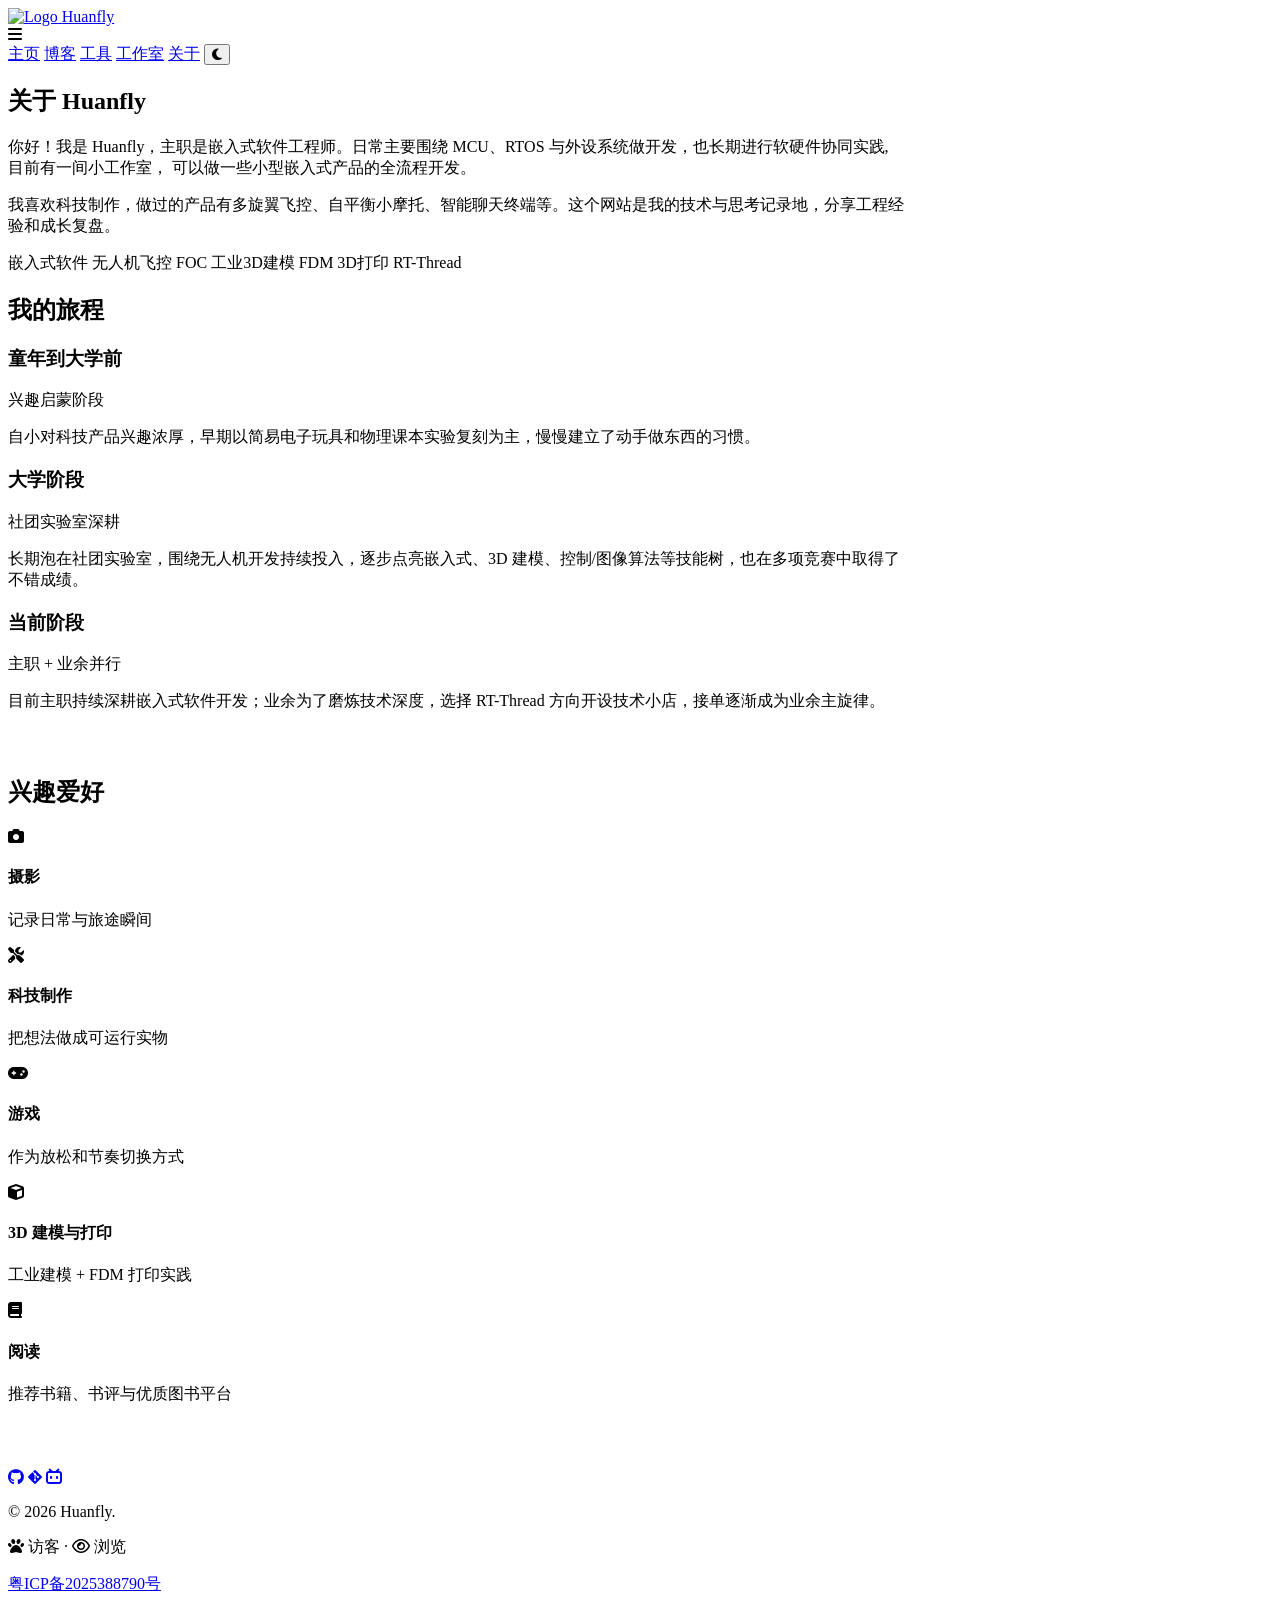
==== about.html @ 0e25298b "✨ feat(site): 全站导航加入工作室入口，同步站点地图与最新动态" ====
<!DOCTYPE html>
<html lang="zh-CN">
<head>
    <meta charset="UTF-8">
    <meta name="viewport" content="width=device-width, initial-scale=1.0">
    <script>
        (function () {
            try {
                const savedTheme = localStorage.getItem('theme');
                const prefersDark = window.matchMedia('(prefers-color-scheme: dark)').matches;
                const theme = savedTheme || (prefersDark ? 'dark' : 'light');
                document.documentElement.setAttribute('data-theme', theme);
            } catch (error) {
                document.documentElement.setAttribute('data-theme', 'light');
            }
            document.documentElement.classList.add('js');
        })();
    </script>
    <title>关于我 - Huanfly</title>
    <meta name="description" content="关于 Huanfly：嵌入式软件工程师，专注 MCU、RTOS 与软硬件协同开发，热衷科技制作与技术分享。">
    <meta name="author" content="Huanfly">
    <link rel="canonical" href="https://huanfly.com/about.html">
    <meta property="og:type" content="profile">
    <meta property="og:title" content="关于我 - Huanfly">
    <meta property="og:description" content="嵌入式软件工程师，专注 MCU、RTOS 与软硬件协同开发。">
    <meta property="og:url" content="https://huanfly.com/about.html">
    <meta property="og:site_name" content="Huanfly的空间">
    <meta property="og:locale" content="zh_CN">
    <meta property="og:image" content="https://huanfly.com/picture/icon-512.png">
    <meta name="twitter:card" content="summary">
    <meta name="theme-color" content="#5da844">
    <link rel="manifest" href="manifest.webmanifest">
    <link rel="icon" type="image/png" href="picture/icon.png">
    <link rel="apple-touch-icon" href="picture/icon-192.png">
    <link rel="preconnect" href="https://cdn.jsdelivr.net" crossorigin>
    <link rel="stylesheet" href="https://cdn.jsdelivr.net/npm/lxgw-wenkai-screen-webfont@1.7.0/lxgwwenkaigbscreen.css" media="print" onload="this.media='all'">
    <link rel="stylesheet" href="https://cdn.jsdelivr.net/npm/lxgw-wenkai-screen-webfont@1.7.0/lxgwwenkaiscreen.css" media="print" onload="this.media='all'">
    <noscript>
        <link rel="stylesheet" href="https://cdn.jsdelivr.net/npm/lxgw-wenkai-screen-webfont@1.7.0/lxgwwenkaigbscreen.css">
        <link rel="stylesheet" href="https://cdn.jsdelivr.net/npm/lxgw-wenkai-screen-webfont@1.7.0/lxgwwenkaiscreen.css">
    </noscript>
    <link rel="stylesheet" href="css/style.css">
    <link rel="stylesheet" href="https://cdnjs.cloudflare.com/ajax/libs/font-awesome/6.4.0/css/all.min.css">
</head>
<body>

    <header>
        <div class="container">
            <a href="index.html" class="logo">
                <img src="picture/icon.png" alt="Logo">
                <span>Huanfly</span>
            </a>
            <div class="menu-toggle"><i class="fas fa-bars"></i></div>
            <nav class="nav-links">
                <a href="index.html">主页</a>
                <a href="blog.html">博客</a>
                <a href="tool.html">工具</a>
                <a href="studio.html">工作室</a>
                <a href="about.html" class="active">关于</a>
                <button class="theme-toggle" aria-label="切换主题" title="切换主题">
                    <i class="fas fa-moon"></i>
                </button>
            </nav>
        </div>
    </header>

    <main class="container page" style="max-width: 900px;">

        <!-- 个人简介 -->
        <section class="about-intro rise-in">
            <h1>关于 <span class="marker">Huanfly</span></h1>
            <p>
                你好！我是 Huanfly，主职是嵌入式软件工程师。日常主要围绕 MCU、RTOS 与外设系统做开发，也长期进行软硬件协同实践, 目前有一间小工作室， 可以做一些小型嵌入式产品的全流程开发。
            </p>
            <p>
                我喜欢科技制作，做过的产品有多旋翼飞控、自平衡小摩托、智能聊天终端等。这个网站是我的技术与思考记录地，分享工程经验和成长复盘。
            </p>
            <div class="skill-chips">
                <span class="blog-tag">嵌入式软件</span>
                <span class="blog-tag">无人机飞控</span>
                <span class="blog-tag">FOC</span>
                <span class="blog-tag">工业3D建模</span>
                <span class="blog-tag">FDM 3D打印</span>
                <span class="blog-tag">RT-Thread</span>
            </div>
        </section>

        <!-- 经历时间线 -->
        <section data-reveal style="margin-bottom: 4rem; --rise-delay: .1s">
            <h2 class="section-title">我的旅程</h2>
            <div class="timeline">
                <div class="timeline-item tone-green">
                    <span class="timeline-dot"></span>
                    <h3>童年到大学前</h3>
                    <p class="timeline-period">兴趣启蒙阶段</p>
                    <p>自小对科技产品兴趣浓厚，早期以简易电子玩具和物理课本实验复刻为主，慢慢建立了动手做东西的习惯。</p>
                </div>

                <div class="timeline-item tone-teal">
                    <span class="timeline-dot"></span>
                    <h3>大学阶段</h3>
                    <p class="timeline-period">社团实验室深耕</p>
                    <p>长期泡在社团实验室，围绕无人机开发持续投入，逐步点亮嵌入式、3D 建模、控制/图像算法等技能树，也在多项竞赛中取得了不错成绩。</p>
                </div>

                <div class="timeline-item tone-amber">
                    <span class="timeline-dot"></span>
                    <h3>当前阶段</h3>
                    <p class="timeline-period">主职 + 业余并行</p>
                    <p>目前主职持续深耕嵌入式软件开发；业余为了磨炼技术深度，选择 RT-Thread 方向开设技术小店，接单逐渐成为业余主旋律。</p>
                </div>
            </div>
        </section>

        <!-- 兴趣 -->
        <section id="interest-section" data-reveal style="margin-bottom: 4rem; --rise-delay: .2s">
            <h2 class="section-title">兴趣爱好</h2>

            <!-- 兴趣卡片列表视图 -->
            <div id="interest-list-view" class="grid-3">
                <div class="card interest-card tone-green" onclick="showInterest('photography')">
                    <i class="fas fa-camera"></i>
                    <h4>摄影</h4>
                    <p>记录日常与旅途瞬间</p>
                </div>
                <div class="card interest-card tone-teal" onclick="showInterest('tech')">
                    <i class="fas fa-tools"></i>
                    <h4>科技制作</h4>
                    <p>把想法做成可运行实物</p>
                </div>
                <div class="card interest-card tone-violet" onclick="showToast('当前还没内容哦~')">
                    <i class="fas fa-gamepad"></i>
                    <h4>游戏</h4>
                    <p>作为放松和节奏切换方式</p>
                </div>
                <div class="card interest-card tone-amber" onclick="showToast('当前还没内容哦~')">
                    <i class="fas fa-cube"></i>
                    <h4>3D 建模与打印</h4>
                    <p>工业建模 + FDM 打印实践</p>
                </div>
                <div class="card interest-card tone-rose" onclick="showInterest('reading')">
                    <i class="fas fa-book"></i>
                    <h4>阅读</h4>
                    <p>推荐书籍、书评与优质图书平台</p>
                </div>
            </div>

            <!-- 摄影详情视图 -->
            <div id="interest-photography-view" style="display: none;">
                <button onclick="hideInterest()" class="btn btn-outline btn-back"><i class="fas fa-arrow-left"></i> 返回</button>
                <h3 class="section-title">摄影作品</h3>
                <div id="photo-gallery" class="interest-gallery"></div>
            </div>

            <!-- 科技制作详情视图 -->
            <div id="interest-tech-view" style="display: none;">
                <button onclick="hideInterest()" class="btn btn-outline btn-back"><i class="fas fa-arrow-left"></i> 返回</button>
                <h3 class="section-title">科技制作</h3>
                <div id="tech-gallery" class="interest-gallery"></div>
            </div>

            <!-- 阅读详情视图 -->
            <div id="interest-reading-view" style="display: none;">
                <button onclick="hideInterest()" class="btn btn-outline btn-back"><i class="fas fa-arrow-left"></i> 返回</button>
                <h3 class="section-title">推荐书籍</h3>
                <div id="books-list" class="interest-books"></div>
                <h3 class="section-title" style="margin-top: 3rem;">优质图书平台</h3>
                <div id="platforms-list" class="interest-platforms"></div>
            </div>
        </section>

        <!-- 轻提示 Toast -->
        <div id="toast" class="toast" aria-live="polite"></div>

        <!-- 图片放大 Lightbox -->
        <div id="lightbox" class="lightbox" style="display: none;" onclick="closeLightbox(event)">
            <span class="lightbox-close">&times;</span>
            <img id="lightbox-img" src="" alt="放大预览">
            <p id="lightbox-caption" class="lightbox-caption"></p>
        </div>

    </main>

    <footer>
        <div class="container">
            <div class="social-icons">
                <a href="https://github.com/Huanfiy" target="_blank" title="GitHub"><i class="fab fa-github"></i></a>
                <a href="https://gitee.com/Huanfly" target="_blank" title="Gitee"><i class="fab fa-git-alt"></i></a>
                <a href="https://space.bilibili.com/179895513" target="_blank" title="Bilibili"><i class="fab fa-bilibili"></i></a>
            </div>
            <p class="footer-note">&copy; 2026 Huanfly.</p>
            <p class="footer-note site-stats" id="site-stats">
                <span title="独立访客"><i class="fas fa-paw"></i> 访客 <span id="busuanzi_value_site_uv"></span></span>
                <span aria-hidden="true">·</span>
                <span title="总浏览量"><i class="far fa-eye"></i> 浏览 <span id="busuanzi_value_site_pv"></span></span>
            </p>
            <p class="footer-note"><a href="https://beian.miit.gov.cn/" target="_blank" rel="noopener">粤ICP备2025388790号</a></p>
        </div>
    </footer>

    <script src="js/script.js"></script>
    <script src="js/interests.js"></script>
</body>
</html>
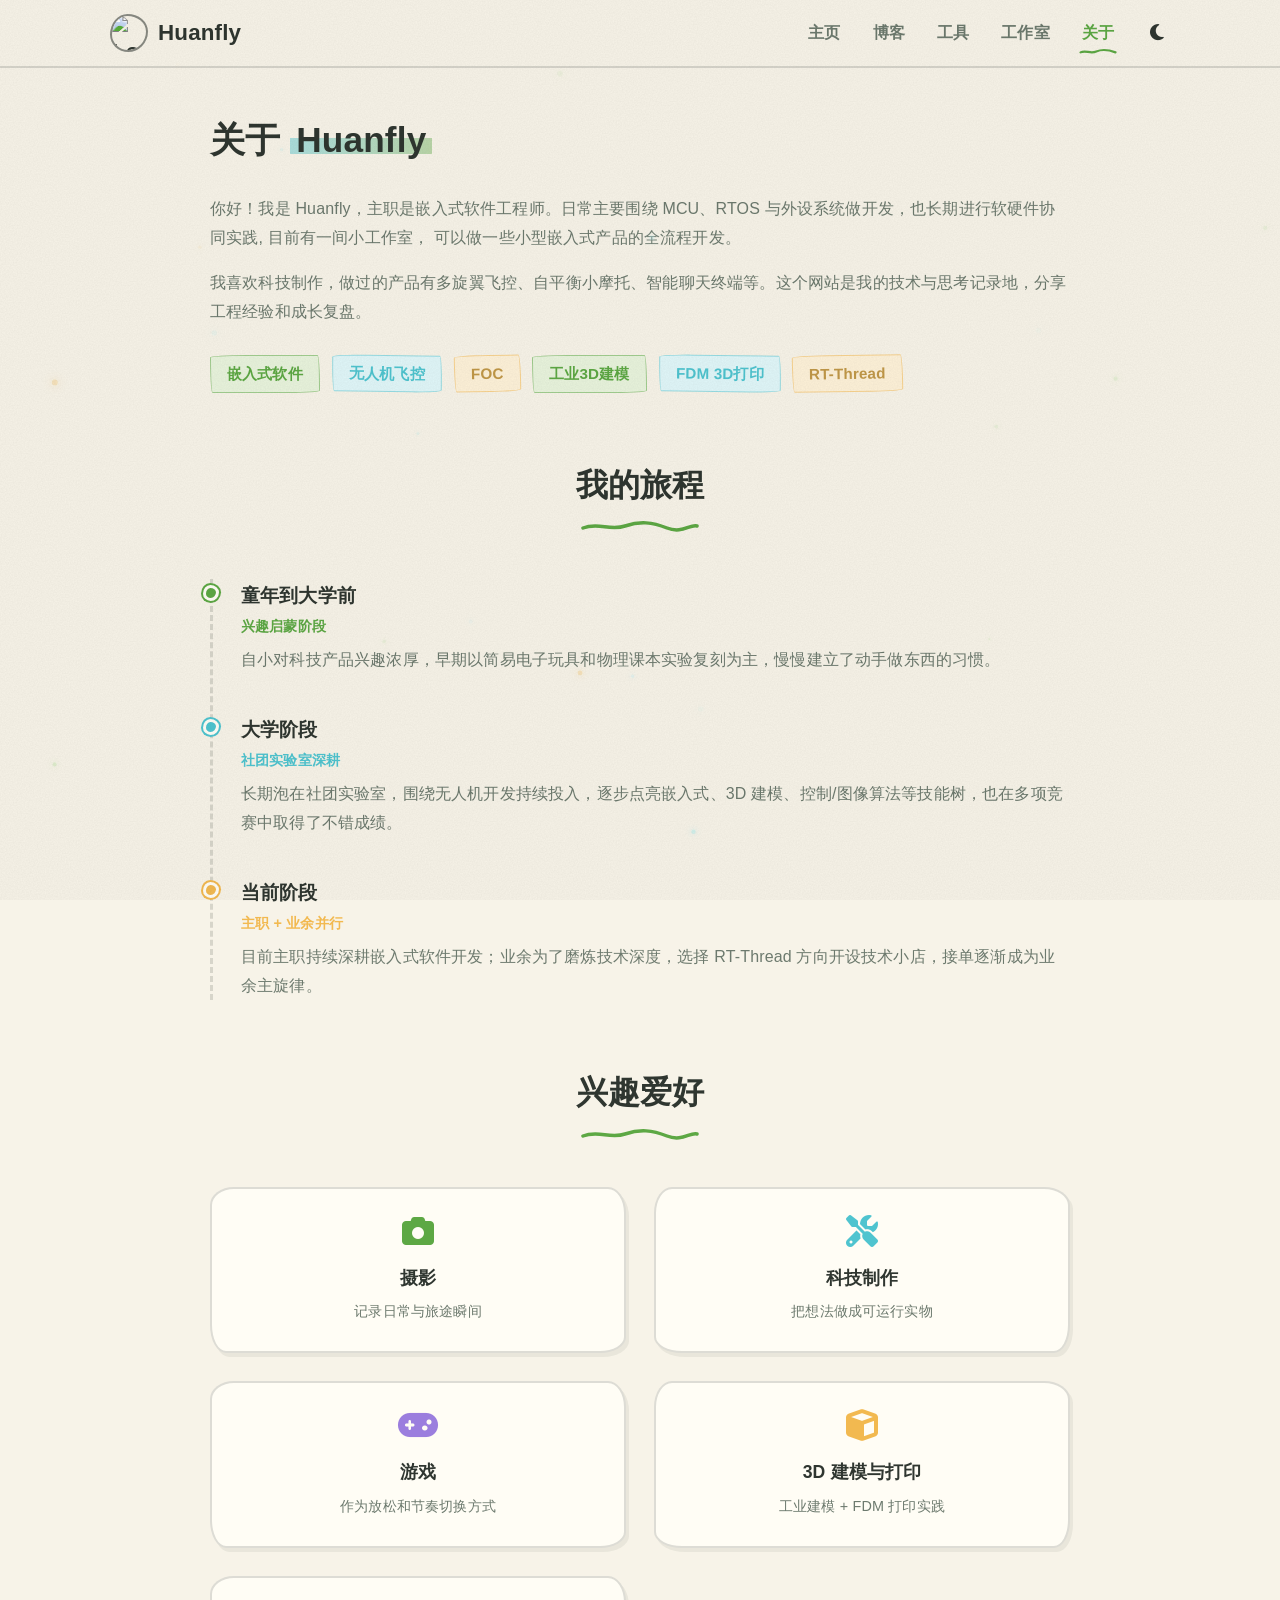
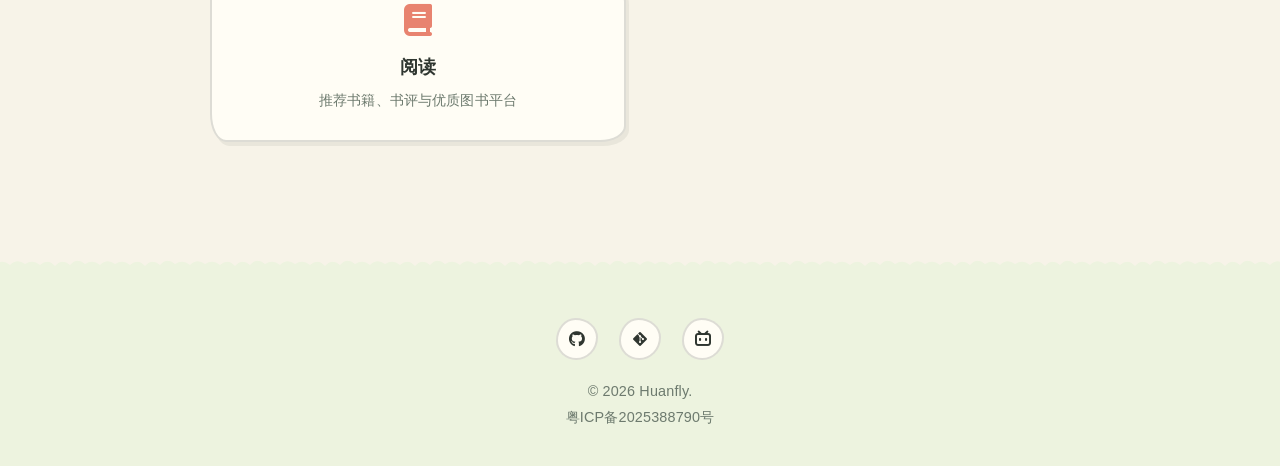
==== commit 26f1daa4: "✨ feat: 入口、工具与博客卡片改为真实链接，ICO 工具改 hash 视图，菜单、兴趣卡与灯箱支持键盘操作 Co-authored-by: Cursor <cursoragent@cursor." ====
--- a/about.html
+++ b/about.html
@@ -50,8 +50,8 @@
                 <img src="picture/icon.png" alt="Logo">
                 <span>Huanfly</span>
             </a>
-            <div class="menu-toggle"><i class="fas fa-bars"></i></div>
-            <nav class="nav-links">
+            <button type="button" class="menu-toggle" aria-label="打开菜单" aria-expanded="false" aria-controls="site-nav"><i class="fas fa-bars"></i></button>
+            <nav class="nav-links" id="site-nav">
                 <a href="index.html">主页</a>
                 <a href="blog.html">博客</a>
                 <a href="tool.html">工具</a>
@@ -117,29 +117,30 @@
             <h2 class="section-title">兴趣爱好</h2>
 
             <!-- 兴趣卡片列表视图 -->
+            <!-- 卡片是页内动作：role="button" + tabindex 让键盘可聚焦，Enter / 空格由 js/script.js 统一转为点击 -->
             <div id="interest-list-view" class="grid-3">
-                <div class="card interest-card tone-green" onclick="showInterest('photography')">
-                    <i class="fas fa-camera"></i>
+                <div class="card interest-card tone-green" role="button" tabindex="0" onclick="showInterest('photography')">
+                    <i class="fas fa-camera" aria-hidden="true"></i>
                     <h4>摄影</h4>
                     <p>记录日常与旅途瞬间</p>
                 </div>
-                <div class="card interest-card tone-teal" onclick="showInterest('tech')">
-                    <i class="fas fa-tools"></i>
+                <div class="card interest-card tone-teal" role="button" tabindex="0" onclick="showInterest('tech')">
+                    <i class="fas fa-tools" aria-hidden="true"></i>
                     <h4>科技制作</h4>
                     <p>把想法做成可运行实物</p>
                 </div>
-                <div class="card interest-card tone-violet" onclick="showToast('当前还没内容哦~')">
-                    <i class="fas fa-gamepad"></i>
+                <div class="card interest-card tone-violet" role="button" tabindex="0" onclick="showToast('当前还没内容哦~')">
+                    <i class="fas fa-gamepad" aria-hidden="true"></i>
                     <h4>游戏</h4>
                     <p>作为放松和节奏切换方式</p>
                 </div>
-                <div class="card interest-card tone-amber" onclick="showToast('当前还没内容哦~')">
-                    <i class="fas fa-cube"></i>
+                <div class="card interest-card tone-amber" role="button" tabindex="0" onclick="showToast('当前还没内容哦~')">
+                    <i class="fas fa-cube" aria-hidden="true"></i>
                     <h4>3D 建模与打印</h4>
                     <p>工业建模 + FDM 打印实践</p>
                 </div>
-                <div class="card interest-card tone-rose" onclick="showInterest('reading')">
-                    <i class="fas fa-book"></i>
+                <div class="card interest-card tone-rose" role="button" tabindex="0" onclick="showInterest('reading')">
+                    <i class="fas fa-book" aria-hidden="true"></i>
                     <h4>阅读</h4>
                     <p>推荐书籍、书评与优质图书平台</p>
                 </div>
@@ -147,21 +148,21 @@
 
             <!-- 摄影详情视图 -->
             <div id="interest-photography-view" style="display: none;">
-                <button onclick="hideInterest()" class="btn btn-outline btn-back"><i class="fas fa-arrow-left"></i> 返回</button>
+                <button type="button" onclick="hideInterest()" class="btn btn-outline btn-back"><i class="fas fa-arrow-left" aria-hidden="true"></i> 返回</button>
                 <h3 class="section-title">摄影作品</h3>
                 <div id="photo-gallery" class="interest-gallery"></div>
             </div>
 
             <!-- 科技制作详情视图 -->
             <div id="interest-tech-view" style="display: none;">
-                <button onclick="hideInterest()" class="btn btn-outline btn-back"><i class="fas fa-arrow-left"></i> 返回</button>
+                <button type="button" onclick="hideInterest()" class="btn btn-outline btn-back"><i class="fas fa-arrow-left" aria-hidden="true"></i> 返回</button>
                 <h3 class="section-title">科技制作</h3>
                 <div id="tech-gallery" class="interest-gallery"></div>
             </div>
 
             <!-- 阅读详情视图 -->
             <div id="interest-reading-view" style="display: none;">
-                <button onclick="hideInterest()" class="btn btn-outline btn-back"><i class="fas fa-arrow-left"></i> 返回</button>
+                <button type="button" onclick="hideInterest()" class="btn btn-outline btn-back"><i class="fas fa-arrow-left" aria-hidden="true"></i> 返回</button>
                 <h3 class="section-title">推荐书籍</h3>
                 <div id="books-list" class="interest-books"></div>
                 <h3 class="section-title" style="margin-top: 3rem;">优质图书平台</h3>
@@ -173,8 +174,8 @@
         <div id="toast" class="toast" aria-live="polite"></div>
 
         <!-- 图片放大 Lightbox -->
-        <div id="lightbox" class="lightbox" style="display: none;" onclick="closeLightbox(event)">
-            <span class="lightbox-close">&times;</span>
+        <div id="lightbox" class="lightbox" style="display: none;" role="dialog" aria-modal="true" aria-label="图片预览" onclick="closeLightbox(event)">
+            <button type="button" class="lightbox-close" aria-label="关闭预览">&times;</button>
             <img id="lightbox-img" src="" alt="放大预览">
             <p id="lightbox-caption" class="lightbox-caption"></p>
         </div>
@@ -184,9 +185,9 @@
     <footer>
         <div class="container">
             <div class="social-icons">
-                <a href="https://github.com/Huanfiy" target="_blank" title="GitHub"><i class="fab fa-github"></i></a>
-                <a href="https://gitee.com/Huanfly" target="_blank" title="Gitee"><i class="fab fa-git-alt"></i></a>
-                <a href="https://space.bilibili.com/179895513" target="_blank" title="Bilibili"><i class="fab fa-bilibili"></i></a>
+                <a href="https://github.com/Huanfiy" target="_blank" rel="noopener" title="GitHub" aria-label="GitHub"><i class="fab fa-github"></i></a>
+                <a href="https://gitee.com/Huanfly" target="_blank" rel="noopener" title="Gitee" aria-label="Gitee"><i class="fab fa-git-alt"></i></a>
+                <a href="https://space.bilibili.com/179895513" target="_blank" rel="noopener" title="Bilibili" aria-label="Bilibili"><i class="fab fa-bilibili"></i></a>
             </div>
             <p class="footer-note">&copy; 2026 Huanfly.</p>
             <p class="footer-note site-stats" id="site-stats">
--- a/css/style.css
+++ b/css/style.css
@@ -0,0 +1,2030 @@
+/* =============================================================
+   Huanfly · 手绘绘本 × 罗小黑森林 主题
+   Hand-drawn storybook theme (Luo Xiaohei inspired)
+   -------------------------------------------------------------
+   设计语言：
+   - 暖米色纸张底色 + 细微纸纹噪点
+   - 手绘不规则圆角（wobble radius）+ 墨线描边 + 错位实感阴影
+   - 森林绿 / 灵气青 双主色，深色模式 = 夜之森林
+   - LXGW 文楷屏幕版（手写感中文字体）
+   ============================================================= */
+
+:root {
+    /* --- 纸与墨 --- */
+    --bg-color: #f7f3e8;
+    --bg-soft: #eef3e2;
+    --card-bg: #fffdf5;
+    --ink: #2f3630;
+    --dark-text: #2f3630;
+    --light-text: #6d7a6e;
+
+    /* 线条：卡片描边 / 分隔线 */
+    --line: rgba(47, 54, 48, 0.55);
+    --line-soft: rgba(47, 54, 48, 0.16);
+
+    /* --- 主色：森林绿 / 灵气青 --- */
+    --primary-color: #5da844;
+    --primary-hover: #4c9636;
+    --primary-soft: #e8f3dc;
+    --accent-color: #4fc4cf;
+    --accent-soft: #e0f6f8;
+    --warm: #f2b950;
+    --warm-soft: #fdf1d8;
+    --rose: #e8836f;
+    --rose-soft: #fbe9e4;
+    --violet: #9b7ede;
+    --violet-soft: #f0eafb;
+
+    /* --- 场景：山丘 / 草地 / 猫 --- */
+    --hill-back: #cfe6b8;
+    --hill-mid: #a8d38a;
+    --hill-front: #7cba5e;
+    --tree: #58924a;
+    --cat-ink: #23281f;
+    --footer-bg: #edf3df;
+
+    /* --- 布局 --- */
+    --container-width: 1100px;
+    --header-height: 68px;
+    --hills-h: clamp(130px, 18vw, 210px);
+
+    /* --- 手绘圆角（不规则 wobble） --- */
+    --wobble-btn: 255px 18px 225px 18px / 18px 225px 18px 255px;
+    --wobble-card: 24px 18px 26px 16px / 18px 26px 16px 28px;
+    --wobble-card-alt: 18px 26px 16px 28px / 26px 18px 28px 16px;
+    --wobble-sm: 12px 16px 13px 17px / 16px 12px 17px 13px;
+
+    /* --- 阴影：纸片错位 + 柔和漂浮 --- */
+    --shadow-sm: 3px 4px 0 rgba(47, 54, 48, 0.07);
+    --shadow-md: 5px 7px 0 rgba(47, 54, 48, 0.08), 0 14px 30px rgba(93, 168, 68, 0.10);
+    --shadow-hover: 7px 9px 0 rgba(47, 54, 48, 0.10), 0 20px 40px rgba(93, 168, 68, 0.16);
+    --shadow-ink: 3px 3px 0 rgba(47, 54, 48, 0.28);
+    --shadow-ink-hover: 5px 6px 0 rgba(47, 54, 48, 0.30);
+
+    /* --- 字体 --- */
+    --font-hand: 'LXGW WenKai Screen', 'LXGW WenKai', 'PingFang SC', 'Microsoft YaHei', sans-serif;
+
+    /* --- 兼容别名：tools/ 下独立页面仍在使用 --- */
+    --border-color: var(--line-soft);
+    --radius-lg: 20px;
+    --radius-md: 12px;
+}
+
+/* --- 夜之森林（深色模式） --- */
+[data-theme="dark"] {
+    --bg-color: #141c16;
+    --bg-soft: #18231b;
+    --card-bg: #1d2a20;
+    --ink: #dfe9dc;
+    --dark-text: #e4ecdf;
+    --light-text: #9cab99;
+
+    --line: rgba(223, 233, 220, 0.45);
+    --line-soft: rgba(223, 233, 220, 0.14);
+
+    --primary-color: #7cc95f;
+    --primary-hover: #8fd873;
+    --primary-soft: rgba(124, 201, 95, 0.14);
+    --accent-color: #6fd8e2;
+    --accent-soft: rgba(111, 216, 226, 0.14);
+    --warm: #f2c46e;
+    --warm-soft: rgba(242, 196, 110, 0.14);
+    --rose: #ee9a88;
+    --rose-soft: rgba(238, 154, 136, 0.13);
+    --violet: #b39aec;
+    --violet-soft: rgba(179, 154, 236, 0.14);
+
+    --hill-back: #223528;
+    --hill-mid: #2a4430;
+    --hill-front: #34573b;
+    --tree: #26402c;
+    --cat-ink: #10140e;
+    --footer-bg: #101711;
+
+    --shadow-sm: 3px 4px 0 rgba(0, 0, 0, 0.25);
+    --shadow-md: 5px 7px 0 rgba(0, 0, 0, 0.28), 0 14px 30px rgba(0, 0, 0, 0.35);
+    --shadow-hover: 7px 9px 0 rgba(0, 0, 0, 0.3), 0 20px 44px rgba(111, 216, 226, 0.10);
+    --shadow-ink: 3px 3px 0 rgba(0, 0, 0, 0.45);
+    --shadow-ink-hover: 5px 6px 0 rgba(0, 0, 0, 0.5);
+}
+
+/* =========================================
+   全局重置 & 基础
+   ========================================= */
+* {
+    margin: 0;
+    padding: 0;
+    box-sizing: border-box;
+}
+
+html {
+    scroll-behavior: smooth;
+    /* 页内锚点跳转时避开吸顶导航 */
+    scroll-padding-top: calc(var(--header-height) + 16px);
+}
+
+html,
+body {
+    background-color: var(--bg-color);
+}
+
+body {
+    font-family: var(--font-hand);
+    color: var(--dark-text);
+    line-height: 1.8;
+    letter-spacing: 0.01em;
+    -webkit-font-smoothing: antialiased;
+    transition: background-color 0.4s ease, color 0.4s ease;
+}
+
+/* 纸纹噪点：覆盖全页的极淡颗粒 */
+body::after {
+    content: '';
+    position: fixed;
+    inset: 0;
+    pointer-events: none;
+    z-index: 9960;
+    background-image: url("data:image/svg+xml,%3Csvg xmlns='http://www.w3.org/2000/svg' width='180' height='180'%3E%3Cfilter id='n'%3E%3CfeTurbulence type='fractalNoise' baseFrequency='0.75' numOctaves='2' stitchTiles='stitch'/%3E%3CfeColorMatrix type='matrix' values='0 0 0 0 0 0 0 0 0 0 0 0 0 0 0 0.05 0 0 0 0'/%3E%3C/filter%3E%3Crect width='180' height='180' filter='url(%23n)'/%3E%3C/svg%3E");
+}
+
+a {
+    text-decoration: none;
+    color: inherit;
+    transition: color 0.3s ease;
+}
+
+ul {
+    list-style: none;
+}
+
+img {
+    max-width: 100%;
+    display: block;
+}
+
+button {
+    font-family: inherit;
+}
+
+::selection {
+    background: rgba(79, 196, 207, 0.35);
+}
+
+:focus-visible {
+    outline: 2px dashed var(--primary-color);
+    outline-offset: 3px;
+}
+
+/* 细滚动条 */
+::-webkit-scrollbar {
+    width: 10px;
+    height: 10px;
+}
+
+::-webkit-scrollbar-track {
+    background: transparent;
+}
+
+::-webkit-scrollbar-thumb {
+    background: rgba(93, 168, 68, 0.45);
+    border-radius: 8px;
+    border: 2px solid var(--bg-color);
+}
+
+/* =========================================
+   布局工具
+   ========================================= */
+.container {
+    max-width: var(--container-width);
+    margin: 0 auto;
+    padding: 0 20px;
+}
+
+.page {
+    padding-top: 2.5rem;
+    min-height: 60vh;
+}
+
+.grid-3 {
+    display: grid;
+    grid-template-columns: repeat(auto-fit, minmax(280px, 1fr));
+    gap: 28px;
+    padding-bottom: 4rem;
+}
+
+/* 标题：手写字 + 波浪线下划线 */
+.section-title {
+    text-align: center;
+    margin: 2.5rem 0 2.8rem;
+    font-size: 2rem;
+    font-weight: 700;
+    position: relative;
+    padding-bottom: 20px;
+}
+
+.section-title::after {
+    content: '';
+    position: absolute;
+    left: 50%;
+    bottom: 2px;
+    transform: translateX(-50%);
+    width: 120px;
+    height: 12px;
+    background: url("data:image/svg+xml,%3Csvg xmlns='http://www.w3.org/2000/svg' width='120' height='12' viewBox='0 0 120 12'%3E%3Cpath d='M3 8C18 2 30 11 45 6S72 2 87 8s23-4 30-2' fill='none' stroke='%235da844' stroke-width='3.5' stroke-linecap='round'/%3E%3C/svg%3E") no-repeat center / contain;
+}
+
+/* =========================================
+   按钮：手绘墨线贴纸
+   ========================================= */
+.btn {
+    display: inline-flex;
+    align-items: center;
+    gap: 8px;
+    padding: 9px 26px;
+    background-color: var(--primary-color);
+    color: #fffdf5;
+    border: 2px solid var(--ink);
+    border-radius: var(--wobble-btn);
+    font-family: inherit;
+    font-size: 1rem;
+    font-weight: 700;
+    letter-spacing: 0.04em;
+    cursor: pointer;
+    box-shadow: var(--shadow-ink);
+    transition: all 0.25s cubic-bezier(0.4, 0, 0.2, 1);
+}
+
+.btn:hover {
+    background-color: var(--primary-hover);
+    color: #fffdf5;
+    transform: translate(-1px, -2px) rotate(-0.5deg);
+    box-shadow: var(--shadow-ink-hover);
+}
+
+.btn:active {
+    transform: translate(1px, 1px);
+    box-shadow: 1px 1px 0 rgba(47, 54, 48, 0.3);
+}
+
+.btn-outline {
+    background-color: var(--card-bg);
+    color: var(--dark-text);
+    border-color: var(--line);
+}
+
+.btn-outline:hover {
+    background-color: var(--primary-soft);
+    color: var(--primary-hover);
+    border-color: var(--ink);
+}
+
+.btn-back {
+    margin-bottom: 2rem;
+}
+
+/* =========================================
+   Header & 导航
+   ========================================= */
+header {
+    height: var(--header-height);
+    background-color: rgba(247, 243, 232, 0.82);
+    backdrop-filter: blur(10px);
+    -webkit-backdrop-filter: blur(10px);
+    position: sticky;
+    top: 0;
+    z-index: 100;
+    border-bottom: 2px solid var(--line-soft);
+    transition: background-color 0.4s ease;
+}
+
+header .container {
+    height: 100%;
+    display: flex;
+    align-items: center;
+    justify-content: space-between;
+}
+
+.logo {
+    font-size: 1.4rem;
+    font-weight: 800;
+    color: var(--dark-text);
+    display: flex;
+    align-items: center;
+    gap: 10px;
+}
+
+.logo img {
+    width: 38px;
+    height: 38px;
+    border-radius: 46% 54% 52% 48% / 54% 46% 54% 46%;
+    border: 2px solid var(--line);
+    object-fit: cover;
+    transition: transform 0.4s ease;
+}
+
+.logo:hover img {
+    transform: rotate(-8deg) scale(1.06);
+}
+
+.nav-links {
+    display: flex;
+    align-items: center;
+    gap: 28px;
+}
+
+.nav-links a {
+    font-weight: 700;
+    color: var(--light-text);
+    position: relative;
+    padding: 4px 2px;
+}
+
+/* 手绘波浪下划线 */
+.nav-links a::after {
+    content: '';
+    position: absolute;
+    bottom: -4px;
+    left: 50%;
+    transform: translateX(-50%) scaleX(0);
+    width: 100%;
+    min-width: 40px;
+    height: 8px;
+    background: url("data:image/svg+xml,%3Csvg xmlns='http://www.w3.org/2000/svg' width='44' height='8' viewBox='0 0 44 8'%3E%3Cpath d='M2 5C8 2 13 7 20 4s14-2 22 1' fill='none' stroke='%235da844' stroke-width='2.5' stroke-linecap='round'/%3E%3C/svg%3E") no-repeat center / contain;
+    transition: transform 0.3s ease;
+}
+
+.nav-links a:hover::after,
+.nav-links a.active::after {
+    transform: translateX(-50%) scaleX(1);
+}
+
+.nav-links a:hover,
+.nav-links a.active {
+    color: var(--primary-color);
+}
+
+.theme-toggle {
+    background: none;
+    border: none;
+    color: var(--dark-text);
+    font-size: 1.15rem;
+    cursor: pointer;
+    padding: 6px;
+    display: flex;
+    align-items: center;
+    justify-content: center;
+    transition: color 0.3s ease, transform 0.3s ease;
+}
+
+.theme-toggle:hover {
+    color: var(--warm);
+    transform: rotate(24deg) scale(1.15);
+}
+
+.menu-toggle {
+    display: none;
+    padding: 4px 8px;
+    background: none;
+    border: none;
+    font-size: 1.5rem;
+    line-height: 1;
+    cursor: pointer;
+    color: var(--dark-text);
+}
+
+/* =========================================
+   Hero：手绘森林场景
+   ========================================= */
+.hero {
+    min-height: calc(92vh - var(--header-height));
+    display: flex;
+    align-items: center;
+    justify-content: center;
+    text-align: center;
+    position: relative;
+    overflow: hidden;
+    padding-bottom: var(--hills-h);
+}
+
+/* 漂浮色斑背景 */
+.hero-bg {
+    position: absolute;
+    inset: 0;
+    z-index: 0;
+    pointer-events: none;
+}
+
+.blob {
+    position: absolute;
+    border-radius: 46% 54% 60% 40% / 50% 44% 56% 50%;
+    filter: blur(46px);
+    opacity: 0.35;
+    animation: blob-float 14s ease-in-out infinite alternate;
+}
+
+.blob-1 {
+    width: 340px;
+    height: 340px;
+    top: -6%;
+    right: -4%;
+    background: var(--accent-soft);
+    background: color-mix(in srgb, var(--accent-color) 26%, transparent);
+}
+
+.blob-2 {
+    width: 300px;
+    height: 300px;
+    bottom: 18%;
+    left: -6%;
+    background: color-mix(in srgb, var(--primary-color) 24%, transparent);
+    animation-delay: -5s;
+}
+
+.blob-3 {
+    width: 200px;
+    height: 200px;
+    top: 22%;
+    left: 22%;
+    background: color-mix(in srgb, var(--warm) 20%, transparent);
+    animation-delay: -9s;
+}
+
+@keyframes blob-float {
+    from { transform: translate(0, 0) scale(1); }
+    to { transform: translate(24px, -28px) scale(1.12); }
+}
+
+.hero-content {
+    position: relative;
+    z-index: 2;
+    padding-top: 3rem;
+}
+
+/* 头像：手绘相框 + 胶带 */
+.hero-avatar {
+    position: relative;
+    width: 128px;
+    margin: 0 auto 2rem;
+    transform: rotate(-2deg);
+    animation: gentle-bob 5s ease-in-out infinite;
+}
+
+.hero-avatar img {
+    width: 128px;
+    height: 128px;
+    object-fit: cover;
+    border-radius: 46% 54% 52% 48% / 54% 46% 54% 46%;
+    border: 3px solid var(--ink);
+    background: var(--card-bg);
+    box-shadow: var(--shadow-md);
+}
+
+.hero-avatar::before,
+.hero-avatar::after {
+    content: '';
+    position: absolute;
+    width: 56px;
+    height: 16px;
+    background: color-mix(in srgb, var(--accent-color) 42%, transparent);
+    border-radius: 2px;
+    z-index: 2;
+}
+
+.hero-avatar::before {
+    top: -6px;
+    left: -18px;
+    transform: rotate(-38deg);
+}
+
+.hero-avatar::after {
+    bottom: -2px;
+    right: -20px;
+    transform: rotate(-32deg);
+    background: color-mix(in srgb, var(--warm) 42%, transparent);
+}
+
+@keyframes gentle-bob {
+    0%, 100% { transform: rotate(-2deg) translateY(0); }
+    50% { transform: rotate(-2deg) translateY(-8px); }
+}
+
+.hero-kicker {
+    font-size: 0.95rem;
+    letter-spacing: 0.28em;
+    text-transform: uppercase;
+    color: var(--light-text);
+    margin-bottom: 0.8rem;
+}
+
+.hero-title {
+    font-size: clamp(2.2rem, 5.5vw, 3.4rem);
+    font-weight: 800;
+    margin-bottom: 1.2rem;
+    color: var(--dark-text);
+    line-height: 1.3;
+}
+
+/* 马克笔高亮 */
+.marker {
+    position: relative;
+    white-space: nowrap;
+    background-image: linear-gradient(100deg,
+            color-mix(in srgb, var(--accent-color) 45%, transparent) 0%,
+            color-mix(in srgb, var(--primary-color) 40%, transparent) 100%);
+    background-repeat: no-repeat;
+    background-size: 100% 42%;
+    background-position: 0 78%;
+    border-radius: 6px;
+    padding: 0 6px;
+}
+
+.hero-sub {
+    font-size: 1.15rem;
+    color: var(--light-text);
+    max-width: 620px;
+    margin: 0 auto 2.4rem;
+}
+
+/* 时间感知问候语：手写便签风 */
+.hero-greeting {
+    font-size: 0.98rem;
+    color: var(--light-text);
+    font-style: italic;
+    margin: -1.4rem auto 2.2rem;
+    min-height: 1.8em;
+    opacity: 0;
+    animation: greeting-in 0.9s ease 0.4s forwards;
+}
+
+@keyframes greeting-in {
+    from { opacity: 0; transform: translateY(6px); }
+    to { opacity: 1; transform: translateY(0); }
+}
+
+.hero-actions {
+    display: flex;
+    gap: 1.2rem;
+    justify-content: center;
+    flex-wrap: wrap;
+}
+
+/* --- 山丘场景 --- */
+.hero-scene {
+    position: absolute;
+    left: 0;
+    right: 0;
+    bottom: 0;
+    height: var(--hills-h);
+    z-index: 1;
+    pointer-events: none;
+}
+
+.hero-hills {
+    position: absolute;
+    inset: 0;
+    width: 100%;
+    height: 100%;
+}
+
+/* --- 小黑猫 --- */
+.hero-cat {
+    position: absolute;
+    right: 13%;
+    bottom: calc(var(--hills-h) * 0.26);
+    width: clamp(72px, 8.5vw, 110px);
+    height: auto;
+    z-index: 2;
+}
+
+[data-theme="dark"] .hero-cat {
+    filter: drop-shadow(0 0 6px rgba(111, 216, 226, 0.35));
+}
+
+.cat-tail {
+    transform-box: fill-box;
+    transform-origin: left bottom;
+    animation: tail-swish 3.6s ease-in-out infinite;
+}
+
+@keyframes tail-swish {
+    0%, 100% { transform: rotate(0deg); }
+    50% { transform: rotate(14deg); }
+}
+
+.cat-eyes {
+    transform-box: fill-box;
+    transform-origin: center;
+    animation: cat-blink 5s ease-in-out infinite;
+}
+
+@keyframes cat-blink {
+    0%, 90%, 100% { transform: scaleY(1); }
+    93%, 96% { transform: scaleY(0.08); }
+}
+
+.cat-ear-l,
+.cat-ear-r {
+    transform-box: fill-box;
+    transform-origin: bottom center;
+}
+
+.cat-ear-r {
+    animation: ear-twitch 7s ease-in-out infinite;
+}
+
+@keyframes ear-twitch {
+    0%, 88%, 100% { transform: rotate(0deg); }
+    91%, 95% { transform: rotate(-12deg); }
+}
+
+/* =========================================
+   卡片
+   ========================================= */
+.card {
+    background: var(--card-bg);
+    border: 2px solid var(--line-soft);
+    border-radius: var(--wobble-card);
+    padding: 26px;
+    box-shadow: var(--shadow-sm);
+    height: 100%;
+    display: flex;
+    flex-direction: column;
+    transition: transform 0.3s ease, box-shadow 0.3s ease, border-color 0.3s ease;
+}
+
+.grid-3 > .card:nth-child(even) {
+    border-radius: var(--wobble-card-alt);
+}
+
+.card:hover {
+    transform: translateY(-6px) rotate(-0.5deg);
+    box-shadow: var(--shadow-hover);
+    border-color: var(--line);
+}
+
+.grid-3 > .card:nth-child(even):hover {
+    transform: translateY(-6px) rotate(0.5deg);
+}
+
+/* 色调修饰类：--tone / --tone-soft */
+.tone-green { --tone: var(--primary-color); --tone-soft: var(--primary-soft); }
+.tone-teal { --tone: var(--accent-color); --tone-soft: var(--accent-soft); }
+.tone-amber { --tone: var(--warm); --tone-soft: var(--warm-soft); }
+.tone-rose { --tone: var(--rose); --tone-soft: var(--rose-soft); }
+.tone-violet { --tone: var(--violet); --tone-soft: var(--violet-soft); }
+
+/* 入口卡片 / 工具卡片 */
+.entry-card {
+    cursor: pointer;
+    align-items: flex-start;
+    text-align: left;
+}
+
+.entry-card h3 {
+    font-size: 1.4rem;
+    margin-bottom: 0.5rem;
+}
+
+.entry-card p {
+    color: var(--light-text);
+    font-size: 0.98rem;
+}
+
+.card-icon,
+.tool-icon {
+    width: 72px;
+    height: 72px;
+    display: flex;
+    align-items: center;
+    justify-content: center;
+    font-size: 2rem;
+    color: var(--tone, var(--primary-color));
+    background: var(--tone-soft, var(--primary-soft));
+    border: 2px solid var(--line);
+    border-radius: 46% 54% 52% 48% / 54% 46% 54% 46%;
+    margin-bottom: 18px;
+    transition: transform 0.35s ease, background 0.35s ease, color 0.35s ease;
+}
+
+.card:hover .card-icon,
+.card:hover .tool-icon {
+    background: var(--tone, var(--primary-color));
+    color: #fffdf5;
+    transform: rotate(-8deg) scale(1.06);
+}
+
+.card-link {
+    margin-top: auto;
+    padding-top: 1.2rem;
+    color: var(--tone, var(--primary-color));
+    font-weight: 700;
+    display: inline-flex;
+    align-items: center;
+    gap: 8px;
+}
+
+.card-link i {
+    font-size: 0.82rem;
+    transition: transform 0.3s ease;
+}
+
+.card:hover .card-link i {
+    transform: translateX(6px);
+}
+
+.tool-card {
+    text-align: center;
+    align-items: center;
+}
+
+.tool-card .card-icon {
+    margin-left: auto;
+    margin-right: auto;
+}
+
+.tool-card h3 {
+    font-size: 1.3rem;
+    margin-bottom: 0.4rem;
+}
+
+.tool-card p {
+    color: var(--light-text);
+    font-size: 0.92rem;
+    margin-bottom: 1.2rem;
+}
+
+.tool-card .btn {
+    margin-top: auto;
+}
+
+/* 整卡即链接：悬停 / 聚焦卡片时同步点亮其中的 CTA 按钮 */
+.tool-card:hover .btn-outline,
+.tool-card:focus-visible .btn-outline {
+    background-color: var(--primary-soft);
+    color: var(--primary-hover);
+    border-color: var(--ink);
+}
+
+.section-lead {
+    text-align: center;
+    color: var(--light-text);
+    max-width: 560px;
+    margin: -1.2rem auto 2.8rem;
+}
+
+/* =========================================
+   博客：工具条 + 列表卡片
+   ========================================= */
+.blog-toolbar {
+    display: flex;
+    flex-direction: column;
+    align-items: center;
+    gap: 1.2rem;
+    margin-bottom: 2.6rem;
+}
+
+.blog-search {
+    position: relative;
+    width: min(520px, 100%);
+}
+
+.blog-search i {
+    position: absolute;
+    left: 18px;
+    top: 50%;
+    transform: translateY(-50%);
+    color: var(--light-text);
+}
+
+.blog-search input {
+    width: 100%;
+    padding: 12px 22px 12px 46px;
+    border: 2px solid var(--line);
+    border-radius: var(--wobble-btn);
+    -webkit-appearance: none;
+    appearance: none;
+    font-family: inherit;
+    font-size: 1rem;
+    background: var(--card-bg);
+    color: var(--dark-text);
+    outline: none;
+    box-shadow: var(--shadow-sm);
+    transition: border-color 0.3s ease, box-shadow 0.3s ease;
+}
+
+.blog-search input::placeholder {
+    color: var(--light-text);
+    opacity: 0.7;
+}
+
+.blog-search input:focus {
+    border-color: var(--primary-color);
+    box-shadow: 3px 4px 0 rgba(93, 168, 68, 0.2);
+}
+
+.filter-chips {
+    display: flex;
+    flex-wrap: wrap;
+    justify-content: center;
+    gap: 10px;
+}
+
+.filter-chip {
+    padding: 4px 18px;
+    font-family: inherit;
+    font-size: 0.92rem;
+    font-weight: 700;
+    color: var(--light-text);
+    background: var(--card-bg);
+    border: 2px solid var(--line-soft);
+    border-radius: var(--wobble-btn);
+    cursor: pointer;
+    transition: all 0.25s ease;
+}
+
+.filter-chip:hover {
+    color: var(--primary-color);
+    border-color: var(--primary-color);
+    transform: translateY(-2px) rotate(-1deg);
+}
+
+.filter-chip.active {
+    color: #fffdf5;
+    background: var(--primary-color);
+    border-color: var(--ink);
+    box-shadow: 2px 3px 0 rgba(47, 54, 48, 0.25);
+}
+
+/* 列表布局：竖排卡片 */
+.blog-list {
+    display: flex;
+    flex-direction: column;
+    gap: 20px;
+    padding-bottom: 4rem;
+}
+
+.blog-card {
+    flex-direction: row;
+    align-items: stretch;
+    gap: 20px;
+    padding: 16px;
+    cursor: pointer;
+    content-visibility: auto;
+    contain-intrinsic-size: 0 172px;
+}
+
+.blog-card:nth-child(even) {
+    border-radius: var(--wobble-card-alt);
+}
+
+.blog-card:hover {
+    transform: translateY(-4px) rotate(-0.3deg);
+}
+
+/* 缩略图：安静的插画画框；color-scheme 同步外部 SVG 的明暗配色。 */
+.blog-thumb {
+    width: 190px;
+    min-width: 190px;
+    height: 126px;
+    flex-shrink: 0;
+    align-self: center;
+    color-scheme: light;
+}
+
+[data-theme="dark"] .blog-thumb {
+    color-scheme: dark;
+}
+
+.blog-thumb img {
+    width: 100%;
+    height: 100%;
+    object-fit: cover;
+    border-radius: 14px;
+    border: 1px solid var(--line-soft);
+    background: var(--bg-soft);
+}
+
+.blog-thumb img.illustrated {
+    /* 插画保留完整构图，宽屏与窄屏都不裁掉主体。 */
+    object-fit: contain;
+}
+
+.blog-thumb img.contain {
+    object-fit: contain;
+    padding: 10px;
+}
+
+.blog-card-body {
+    flex: 1;
+    min-width: 0;
+    display: flex;
+    flex-direction: column;
+}
+
+.blog-meta {
+    font-size: 0.85rem;
+    color: var(--light-text);
+    margin-bottom: 8px;
+    display: flex;
+    align-items: center;
+    gap: 12px;
+    flex-wrap: wrap;
+}
+
+.blog-tag {
+    background: var(--primary-soft);
+    color: var(--primary-color);
+    border: 1.5px solid color-mix(in srgb, var(--primary-color) 50%, transparent);
+    padding: 1px 10px;
+    border-radius: var(--wobble-btn);
+    font-weight: 700;
+}
+
+.blog-title {
+    font-size: 1.22rem;
+    margin-bottom: 8px;
+    line-height: 1.45;
+}
+
+.blog-summary {
+    color: var(--light-text);
+    font-size: 0.95rem;
+    margin-bottom: 0.8rem;
+}
+
+.blog-readmore {
+    margin-top: auto;
+    color: var(--primary-color);
+    font-weight: 700;
+}
+
+.blog-readmore::after {
+    content: ' →';
+    transition: margin-left 0.25s ease;
+}
+
+.blog-card:hover .blog-readmore::after {
+    margin-left: 6px;
+}
+
+/* 加载 / 错误占位 */
+.loading-block,
+.error-block {
+    text-align: center;
+    padding: 3rem 1rem;
+    color: var(--light-text);
+}
+
+.loading-block i {
+    color: var(--primary-color);
+    margin-bottom: 1rem;
+}
+
+.error-block i {
+    color: var(--rose);
+    margin-bottom: 1rem;
+}
+
+/* =========================================
+   Markdown 阅读页：纸上文章
+   ========================================= */
+.markdown-body {
+    background: var(--card-bg);
+    padding: clamp(24px, 5vw, 48px);
+    border: 2px solid var(--line-soft);
+    border-radius: var(--wobble-card);
+    box-shadow: var(--shadow-md);
+    margin-bottom: 4rem;
+    overflow-wrap: break-word;
+}
+
+.markdown-body h1,
+.markdown-body h2 {
+    margin: 1.6em 0 0.8em;
+    padding-bottom: 10px;
+    border-bottom: 2px dashed var(--line-soft);
+    line-height: 1.4;
+}
+
+.markdown-body h1:first-child {
+    margin-top: 0;
+}
+
+.markdown-body h3,
+.markdown-body h4 {
+    margin: 1.4em 0 0.6em;
+}
+
+.markdown-body p {
+    margin-bottom: 1.2em;
+}
+
+.markdown-body ul,
+.markdown-body ol {
+    margin: 0 0 1.2em 1.5em;
+}
+
+.markdown-body ul {
+    list-style: none;
+}
+
+.markdown-body ul > li {
+    position: relative;
+    padding-left: 4px;
+}
+
+.markdown-body ul > li::before {
+    content: '✦';
+    position: absolute;
+    left: -1.2em;
+    color: var(--primary-color);
+    font-size: 0.8em;
+    top: 0.35em;
+}
+
+.markdown-body ol {
+    list-style: decimal;
+}
+
+.markdown-body code {
+    background: var(--bg-soft);
+    padding: 2px 7px;
+    border-radius: 6px;
+    font-family: 'JetBrains Mono', 'Fira Code', Consolas, monospace;
+    font-size: 0.88em;
+    color: var(--rose);
+}
+
+.markdown-body pre {
+    background: #253029;
+    color: #dcead0;
+    padding: 18px 20px;
+    border-radius: var(--wobble-sm);
+    border: 2px solid var(--line-soft);
+    overflow-x: auto;
+    margin-bottom: 1.5em;
+    line-height: 1.6;
+}
+
+.markdown-body pre code {
+    background: none;
+    padding: 0;
+    color: inherit;
+    font-size: 0.9em;
+}
+
+.markdown-body blockquote {
+    border-left: 4px solid var(--primary-color);
+    padding: 12px 18px;
+    color: var(--light-text);
+    background: var(--primary-soft);
+    border-radius: 0 var(--wobble-sm);
+    margin: 1.2em 0;
+}
+
+.markdown-body blockquote p:last-child {
+    margin-bottom: 0;
+}
+
+.markdown-body img {
+    border-radius: var(--wobble-sm);
+    border: 2px solid var(--line-soft);
+    margin: 1em auto;
+}
+
+.markdown-body table {
+    width: 100%;
+    border-collapse: collapse;
+    margin-bottom: 1.5em;
+}
+
+.markdown-body th,
+.markdown-body td {
+    border: 1.5px solid var(--line-soft);
+    padding: 8px 14px;
+    text-align: left;
+}
+
+.markdown-body th {
+    background: var(--primary-soft);
+}
+
+.markdown-body hr {
+    border: none;
+    height: 12px;
+    margin: 2em 0;
+    background: url("data:image/svg+xml,%3Csvg xmlns='http://www.w3.org/2000/svg' width='120' height='12' viewBox='0 0 120 12'%3E%3Cpath d='M3 8C18 2 30 11 45 6S72 2 87 8s23-4 30-2' fill='none' stroke='%235da844' stroke-width='3' stroke-linecap='round' opacity='0.5'/%3E%3C/svg%3E") no-repeat center / 120px 12px;
+}
+
+.markdown-body a {
+    color: var(--accent-color);
+    border-bottom: 2px dashed color-mix(in srgb, var(--accent-color) 50%, transparent);
+}
+
+.markdown-body a:hover {
+    color: var(--primary-color);
+    border-bottom-color: var(--primary-color);
+}
+
+/* --- 文章元信息头（日期 / 标签 / 字数 / 阅读时长） --- */
+.article-head {
+    margin: -0.6em 0 1.8em;
+}
+
+.article-meta {
+    display: flex;
+    align-items: center;
+    justify-content: center;
+    gap: 14px;
+    flex-wrap: wrap;
+    font-size: 0.88rem;
+    color: var(--light-text);
+    padding-bottom: 1.2em;
+    border-bottom: 2px dashed var(--line-soft);
+}
+
+.article-meta i {
+    margin-right: 4px;
+    color: var(--primary-color);
+}
+
+/* --- AI 摘要卡片：灵气便签 --- */
+.ai-summary {
+    margin-top: 1.4em;
+    padding: 14px 18px;
+    background: var(--accent-soft);
+    border: 2px solid color-mix(in srgb, var(--accent-color) 40%, transparent);
+    border-radius: var(--wobble-card-alt);
+    box-shadow: var(--shadow-sm);
+}
+
+.ai-summary-label {
+    font-size: 0.85rem;
+    font-weight: 700;
+    color: var(--accent-color);
+    margin-bottom: 4px;
+}
+
+.ai-summary-label i {
+    margin-right: 4px;
+}
+
+.ai-summary p {
+    margin: 0;
+    font-size: 0.92rem;
+    color: var(--dark-text);
+    line-height: 1.7;
+}
+
+/* --- 文章评论区 --- */
+.article-comments {
+    max-width: 100%;
+    margin-top: 2.5rem;
+}
+
+.article-comments:not(:empty) {
+    background: var(--card-bg);
+    padding: clamp(20px, 4vw, 36px);
+    border: 2px solid var(--line-soft);
+    border-radius: var(--wobble-card);
+    box-shadow: var(--shadow-md);
+}
+
+/* =========================================
+   工具页：上传区
+   ========================================= */
+.tool-panel-head {
+    text-align: center;
+    margin-bottom: 2rem;
+}
+
+.tool-panel-head .card-icon {
+    margin: 0 auto 1rem;
+}
+
+.tool-panel-head p {
+    color: var(--light-text);
+}
+
+.upload-zone {
+    border: 2.5px dashed var(--line);
+    border-radius: var(--wobble-card);
+    padding: 3rem 1.5rem;
+    text-align: center;
+    cursor: pointer;
+    color: var(--light-text);
+    background: var(--bg-soft);
+    transition: all 0.3s ease;
+}
+
+.upload-zone:hover,
+.upload-zone.dragover {
+    border-color: var(--primary-color);
+    background: var(--primary-soft);
+    transform: scale(1.01) rotate(-0.3deg);
+}
+
+.upload-zone i {
+    font-size: 3rem;
+    color: color-mix(in srgb, var(--primary-color) 55%, transparent);
+    margin-bottom: 1rem;
+}
+
+.ico-preview {
+    margin-top: 2rem;
+    text-align: center;
+}
+
+.ico-preview img {
+    width: 64px;
+    height: 64px;
+    border: 2px solid var(--line-soft);
+    border-radius: var(--wobble-sm);
+    margin: 10px auto;
+    object-fit: contain;
+    background: var(--card-bg);
+}
+
+.ico-actions {
+    margin-top: 1.5rem;
+    display: flex;
+    justify-content: center;
+    gap: 1rem;
+    flex-wrap: wrap;
+}
+
+/* =========================================
+   首页：最新动态时间线
+   ========================================= */
+.activity-section {
+    padding-top: 2rem;
+    padding-bottom: 1rem;
+}
+
+.activity-timeline {
+    --timeline-dot-offset: -38px;
+    position: relative;
+    max-width: 680px;
+    margin: 0 auto;
+    padding-left: 28px;
+    border-left: 3px dashed var(--line-soft);
+}
+
+.activity-item {
+    position: relative;
+    margin-bottom: 1.5rem;
+}
+
+.activity-item:last-child {
+    margin-bottom: 0.3rem;
+}
+
+.activity-item .timeline-dot {
+    top: 4px;
+}
+
+.activity-body {
+    display: flex;
+    align-items: baseline;
+    gap: 10px;
+    flex-wrap: wrap;
+}
+
+.activity-badge {
+    flex-shrink: 0;
+    font-size: 0.8rem;
+    font-weight: 700;
+    color: var(--tone, var(--primary-color));
+    background: var(--tone-soft, var(--primary-soft));
+    border: 1.5px solid color-mix(in srgb, var(--tone, var(--primary-color)) 45%, transparent);
+    border-radius: var(--wobble-btn);
+    padding: 0 10px;
+}
+
+.activity-title {
+    flex: 1;
+    min-width: 200px;
+    line-height: 1.6;
+}
+
+.activity-title a {
+    color: var(--dark-text);
+    font-weight: 700;
+    border-bottom: 2px dashed transparent;
+    transition: color 0.25s ease, border-color 0.25s ease;
+}
+
+.activity-title a:hover {
+    color: var(--primary-color);
+    border-bottom-color: color-mix(in srgb, var(--primary-color) 50%, transparent);
+}
+
+.activity-time {
+    flex-shrink: 0;
+    font-size: 0.85rem;
+    color: var(--light-text);
+}
+
+/* =========================================
+   关于页：简介 / 时间线 / 兴趣
+   ========================================= */
+.about-intro {
+    margin-bottom: 4rem;
+}
+
+.about-intro h1 {
+    font-size: 2.2rem;
+    margin-bottom: 1.5rem;
+}
+
+.about-intro > p {
+    color: var(--light-text);
+    margin-bottom: 1rem;
+}
+
+.skill-chips {
+    display: flex;
+    flex-wrap: wrap;
+    gap: 12px;
+    margin-top: 1.8rem;
+}
+
+.skill-chips .blog-tag {
+    font-size: 0.95rem;
+    padding: 4px 16px;
+}
+
+.skill-chips .blog-tag:nth-child(3n+2) {
+    background: var(--accent-soft);
+    color: var(--accent-color);
+    border-color: color-mix(in srgb, var(--accent-color) 50%, transparent);
+    transform: rotate(0.8deg);
+}
+
+.skill-chips .blog-tag:nth-child(3n) {
+    background: var(--warm-soft);
+    color: color-mix(in srgb, var(--warm) 75%, var(--ink) 25%);
+    border-color: color-mix(in srgb, var(--warm) 55%, transparent);
+    transform: rotate(-0.8deg);
+}
+
+/* 时间线：虚线枝干 + 灵气节点 */
+.timeline {
+    --timeline-dot-offset: -38px;
+    position: relative;
+    padding-left: 28px;
+    border-left: 3px dashed var(--line-soft);
+    margin-bottom: 4rem;
+}
+
+.timeline-item {
+    position: relative;
+    margin-bottom: 2.4rem;
+}
+
+.timeline-item:last-child {
+    margin-bottom: 0.5rem;
+}
+
+.timeline-dot {
+    position: absolute;
+    left: var(--timeline-dot-offset);
+    top: 6px;
+    width: 16px;
+    height: 16px;
+    background: var(--tone, var(--primary-color));
+    border: 3px solid var(--card-bg);
+    border-radius: 46% 54% 52% 48% / 54% 46% 54% 46%;
+    box-shadow: 0 0 0 2px var(--tone, var(--primary-color));
+}
+
+.timeline-item h3 {
+    font-size: 1.2rem;
+}
+
+.timeline-period {
+    color: var(--tone, var(--primary-color));
+    font-size: 0.9rem;
+    font-weight: 700;
+}
+
+.timeline-item > p:last-child {
+    margin-top: 0.4rem;
+    color: var(--light-text);
+}
+
+/* 兴趣卡片 */
+.interest-card {
+    align-items: center;
+    text-align: center;
+    cursor: pointer;
+}
+
+.interest-card i {
+    font-size: 2rem;
+    color: var(--tone, var(--primary-color));
+    margin-bottom: 1rem;
+    transition: transform 0.3s ease;
+}
+
+.interest-card:hover i {
+    transform: scale(1.2) rotate(-8deg);
+}
+
+.interest-card h4 {
+    font-size: 1.1rem;
+    margin-bottom: 0.3rem;
+}
+
+.interest-card p {
+    font-size: 0.9rem;
+    color: var(--light-text);
+}
+
+/* =========================================
+   兴趣详情：画廊 / 阅读（interests.js 渲染）
+   ========================================= */
+.interest-gallery {
+    display: grid;
+    grid-template-columns: repeat(auto-fill, minmax(220px, 1fr));
+    gap: 22px;
+    padding-bottom: 2rem;
+}
+
+.interest-media-card {
+    background: var(--card-bg);
+    border: 2px solid var(--line-soft);
+    border-radius: var(--wobble-sm);
+    overflow: hidden;
+    box-shadow: var(--shadow-sm);
+    transition: transform 0.3s ease, box-shadow 0.3s ease, border-color 0.3s ease;
+    cursor: pointer;
+    display: flex;
+    flex-direction: column;
+}
+
+.interest-media-card:nth-child(odd) {
+    transform: rotate(-0.6deg);
+}
+
+.interest-media-card:nth-child(even) {
+    transform: rotate(0.6deg);
+}
+
+.interest-media-card:hover {
+    transform: translateY(-5px) rotate(0deg);
+    box-shadow: var(--shadow-hover);
+    border-color: var(--line);
+}
+
+.interest-media-frame {
+    aspect-ratio: 1.618 / 1;
+    overflow: hidden;
+    background: var(--bg-soft);
+}
+
+.interest-media-card img {
+    width: 100%;
+    height: 100%;
+    object-fit: cover;
+    object-position: center center;
+    display: block;
+    transition: transform 0.35s ease;
+}
+
+.interest-media-card:hover img {
+    transform: scale(1.04);
+}
+
+.interest-video-card {
+    cursor: default;
+}
+
+.interest-video-card video {
+    width: 100%;
+    height: 100%;
+    object-fit: cover;
+    display: block;
+    background: #111;
+}
+
+.interest-caption {
+    padding: 12px 16px;
+    font-size: 0.9rem;
+    color: var(--light-text);
+    margin: 0;
+}
+
+.interest-empty {
+    grid-column: 1 / -1;
+    text-align: center;
+    padding: 3rem 1rem;
+    color: var(--light-text);
+}
+
+.interest-empty p {
+    margin: 0.5rem 0;
+}
+
+.interest-book-card {
+    display: flex;
+    gap: 20px;
+    padding: 20px;
+    background: var(--card-bg);
+    border: 2px solid var(--line-soft);
+    border-radius: var(--wobble-card);
+    box-shadow: var(--shadow-sm);
+    margin-bottom: 1.5rem;
+}
+
+.interest-book-card img {
+    width: 100px;
+    height: 140px;
+    object-fit: cover;
+    border-radius: var(--wobble-sm);
+    border: 2px solid var(--line-soft);
+    flex-shrink: 0;
+    transform: rotate(-1.5deg);
+}
+
+.interest-book-info {
+    flex: 1;
+    min-width: 0;
+}
+
+.interest-book-info h4 {
+    margin-bottom: 0.5rem;
+    font-size: 1.1rem;
+}
+
+.interest-book-author {
+    font-size: 0.9rem;
+    color: var(--light-text);
+    margin-bottom: 0.8rem;
+}
+
+.interest-book-review {
+    font-size: 0.95rem;
+    color: var(--dark-text);
+    line-height: 1.7;
+}
+
+.interest-platforms {
+    display: flex;
+    flex-wrap: wrap;
+    gap: 1rem;
+    padding-bottom: 2rem;
+}
+
+.interest-platform-card {
+    display: inline-flex;
+    flex-direction: column;
+    align-items: flex-start;
+    gap: 4px;
+    padding: 14px 20px;
+    background: var(--card-bg);
+    border: 2px solid var(--line-soft);
+    border-radius: var(--wobble-sm);
+    box-shadow: var(--shadow-sm);
+    transition: all 0.3s ease;
+    color: var(--dark-text);
+}
+
+.interest-platform-card:hover {
+    border-color: var(--primary-color);
+    transform: translateY(-3px) rotate(-0.6deg);
+    box-shadow: var(--shadow-md);
+}
+
+.interest-platform-card .platform-row {
+    display: flex;
+    align-items: center;
+    gap: 8px;
+}
+
+.interest-platform-card .platform-row i {
+    color: var(--accent-color);
+    font-size: 0.85rem;
+}
+
+.interest-platform-card .platform-name {
+    font-weight: 700;
+}
+
+.interest-platform-card .platform-desc {
+    font-size: 0.85rem;
+    color: var(--light-text);
+}
+
+/* =========================================
+   Lightbox
+   ========================================= */
+.lightbox {
+    position: fixed;
+    inset: 0;
+    background: rgba(16, 20, 14, 0.92);
+    z-index: 9999;
+    display: flex;
+    flex-direction: column;
+    align-items: center;
+    justify-content: center;
+    padding: 60px 20px 20px;
+}
+
+.lightbox img {
+    max-width: 95%;
+    max-height: 75vh;
+    object-fit: contain;
+    border-radius: var(--wobble-sm);
+    border: 3px solid rgba(255, 253, 245, 0.9);
+}
+
+.lightbox-close {
+    position: absolute;
+    top: 20px;
+    right: 30px;
+    padding: 4px 10px;
+    background: none;
+    border: none;
+    font-family: inherit;
+    font-size: 2.5rem;
+    color: #fffdf5;
+    cursor: pointer;
+    opacity: 0.8;
+    line-height: 1;
+}
+
+.lightbox-close:focus-visible {
+    outline-color: #fffdf5;
+}
+
+.lightbox-close:hover {
+    opacity: 1;
+}
+
+.lightbox-caption {
+    margin-top: 1rem;
+    color: rgba(255, 253, 245, 0.92);
+    font-size: 1rem;
+    text-align: center;
+    max-width: 80%;
+}
+
+/* =========================================
+   Toast 轻提示
+   ========================================= */
+.toast {
+    position: fixed;
+    left: 50%;
+    bottom: 28px;
+    bottom: calc(env(safe-area-inset-bottom) + 22px);
+    transform: translate3d(-50%, 12px, 0);
+    width: max-content;
+    max-width: min(420px, calc(100vw - 40px));
+    min-height: 44px;
+    padding: 10px 22px 10px 36px;
+    border: 2px solid var(--line);
+    border-radius: var(--wobble-btn);
+    background: var(--card-bg);
+    color: var(--dark-text);
+    font-size: 0.95rem;
+    font-weight: 700;
+    line-height: 1.4;
+    text-align: center;
+    white-space: normal;
+    box-shadow: var(--shadow-ink);
+    opacity: 0;
+    visibility: hidden;
+    pointer-events: none;
+    z-index: 9990;
+    will-change: opacity, transform;
+    transition:
+        opacity 0.32s ease,
+        transform 0.32s cubic-bezier(0.22, 0.61, 0.36, 1),
+        visibility 0s linear 0.32s;
+}
+
+.toast::before {
+    content: '';
+    position: absolute;
+    left: 15px;
+    top: 50%;
+    width: 10px;
+    height: 10px;
+    transform: translateY(-50%);
+    border-radius: 50%;
+    background: radial-gradient(circle at 35% 35%, #b8f0f5 0%, #4fc4cf 45%, #5da844 100%);
+    box-shadow: 0 0 0 3px color-mix(in srgb, var(--accent-color) 22%, transparent);
+}
+
+.toast.toast-show {
+    opacity: 1;
+    visibility: visible;
+    transform: translate3d(-50%, 0, 0);
+    transition-delay: 0s, 0s, 0s;
+}
+
+.toast.toast-hide {
+    opacity: 0;
+    transform: translate3d(-50%, 8px, 0);
+}
+
+/* =========================================
+   入场动画（原 AOS 替代，零外部依赖）
+   .rise-in      —— 首屏元素：首帧绘制即播放
+   [data-reveal] —— 视口外元素：滚动进入视口后由
+                    js/script.js 的 IntersectionObserver 加 .revealed
+   延迟统一用 --rise-delay 控制
+   ========================================= */
+@keyframes rise-in {
+    from {
+        opacity: 0;
+        transform: translate3d(0, 100px, 0);
+    }
+}
+
+.rise-in {
+    animation: rise-in 0.8s ease backwards;
+    animation-delay: var(--rise-delay, 0s);
+}
+
+/* 仅 JS 就绪（html.js）后才隐藏，脚本失效时内容保持可见 */
+html.js [data-reveal] {
+    opacity: 0;
+}
+
+html.js [data-reveal].revealed {
+    opacity: 1;
+    animation: rise-in 0.8s ease backwards;
+    animation-delay: var(--rise-delay, 0s);
+}
+
+/* =========================================
+   灵气动效层（点击迸发 + 漂浮萤火）
+   ========================================= */
+.burst-layer {
+    position: fixed;
+    inset: 0;
+    pointer-events: none;
+    z-index: 9950;
+}
+
+.spirit-layer {
+    position: fixed;
+    inset: 0;
+    pointer-events: none;
+    z-index: 5;
+}
+
+.reduced-motion-click {
+    position: fixed;
+    width: 14px;
+    height: 14px;
+    border-radius: 50%;
+    border: 2px solid color-mix(in srgb, var(--primary-color) 75%, transparent);
+    box-shadow: 0 0 0 4px color-mix(in srgb, var(--accent-color) 28%, transparent);
+    transform: translate(-50%, -50%) scale(0.75);
+    animation: reduced-click-anim 0.28s ease-out forwards;
+    pointer-events: none;
+    z-index: 9951;
+}
+
+@keyframes reduced-click-anim {
+    to {
+        transform: translate(-50%, -50%) scale(1.4);
+        opacity: 0;
+    }
+}
+
+/* =========================================
+   Footer：草地页脚
+   ========================================= */
+footer {
+    position: relative;
+    background-color: var(--footer-bg);
+    padding: 3rem 0 2.2rem;
+    text-align: center;
+    margin-top: 4rem;
+}
+
+footer::before {
+    content: '';
+    position: absolute;
+    left: 0;
+    right: 0;
+    top: -14px;
+    height: 16px;
+    background: url("data:image/svg+xml,%3Csvg xmlns='http://www.w3.org/2000/svg' width='90' height='16' viewBox='0 0 90 16'%3E%3Cpath d='M0 16V10Q7 2 15 9Q22 1 30 8Q38 3 45 9Q52 2 60 8Q68 3 75 9Q83 2 90 10V16Z' fill='%23edf3df'/%3E%3C/svg%3E") repeat-x bottom / 90px 16px;
+}
+
+[data-theme="dark"] footer::before {
+    background-image: url("data:image/svg+xml,%3Csvg xmlns='http://www.w3.org/2000/svg' width='90' height='16' viewBox='0 0 90 16'%3E%3Cpath d='M0 16V10Q7 2 15 9Q22 1 30 8Q38 3 45 9Q52 2 60 8Q68 3 75 9Q83 2 90 10V16Z' fill='%23101711'/%3E%3C/svg%3E");
+}
+
+.footer-note {
+    color: var(--light-text);
+    font-size: 0.9rem;
+}
+
+.footer-note a {
+    color: inherit;
+    text-decoration: none;
+}
+
+.footer-note a:hover {
+    color: var(--primary-color);
+}
+
+.footer-note i {
+    color: var(--rose);
+}
+
+/* 不蒜子访问统计：数字回填成功后渐显 */
+.site-stats {
+    display: none;
+    justify-content: center;
+    gap: 12px;
+}
+
+.site-stats.visible {
+    display: flex;
+    animation: greeting-in 0.8s ease both;
+}
+
+.site-stats i {
+    color: var(--primary-color);
+    margin-right: 2px;
+}
+
+.social-icons {
+    margin-bottom: 1.2rem;
+}
+
+.social-icons a {
+    display: inline-flex;
+    width: 42px;
+    height: 42px;
+    border-radius: 46% 54% 52% 48% / 54% 46% 54% 46%;
+    background-color: var(--card-bg);
+    color: var(--dark-text);
+    border: 2px solid var(--line-soft);
+    align-items: center;
+    justify-content: center;
+    margin: 0 8px;
+    transition: all 0.3s ease;
+}
+
+.social-icons a:hover {
+    background-color: var(--primary-color);
+    border-color: var(--ink);
+    color: #fffdf5;
+    transform: translateY(-4px) rotate(-6deg);
+    box-shadow: var(--shadow-ink);
+}
+
+/* =========================================
+   深色模式细节覆盖
+   ========================================= */
+[data-theme="dark"] header {
+    background-color: rgba(20, 28, 22, 0.85);
+}
+
+[data-theme="dark"] .btn {
+    color: #10140e;
+    border-color: rgba(223, 233, 220, 0.7);
+}
+
+[data-theme="dark"] .btn-outline {
+    color: var(--dark-text);
+    background: var(--card-bg);
+}
+
+[data-theme="dark"] .btn-outline:hover {
+    color: var(--primary-color);
+}
+
+[data-theme="dark"] .filter-chip.active {
+    color: #10140e;
+}
+
+[data-theme="dark"] .markdown-body pre {
+    background: #101711;
+}
+
+[data-theme="dark"] ::-webkit-scrollbar-thumb {
+    background: rgba(124, 201, 95, 0.4);
+}
+
+/* =========================================
+   动效克制：prefers-reduced-motion
+   ========================================= */
+@media (prefers-reduced-motion: reduce) {
+    html {
+        scroll-behavior: auto;
+    }
+
+    .blob,
+    .hero-avatar,
+    .cat-tail,
+    .cat-eyes,
+    .cat-ear-r {
+        animation: none;
+    }
+
+    .card:hover,
+    .blog-card:hover,
+    .btn:hover {
+        transform: none;
+    }
+
+    .rise-in,
+    html.js [data-reveal].revealed {
+        animation: none;
+    }
+
+    html.js [data-reveal] {
+        opacity: 1;
+    }
+}
+
+/* =========================================
+   响应式
+   ========================================= */
+@media (max-width: 768px) {
+    .menu-toggle {
+        display: block;
+    }
+
+    .nav-links {
+        position: fixed;
+        top: var(--header-height);
+        left: 0;
+        width: 100%;
+        background: var(--card-bg);
+        flex-direction: column;
+        padding: 20px;
+        gap: 10px;
+        border-bottom: 2px solid var(--line-soft);
+        box-shadow: 0 14px 24px rgba(47, 54, 48, 0.08);
+        transform: translateY(-150%);
+        transition: transform 0.3s ease;
+        z-index: 99;
+    }
+
+    .nav-links.active {
+        transform: translateY(0);
+    }
+
+    .nav-links a {
+        display: block;
+        padding: 10px;
+        text-align: center;
+        width: 100%;
+    }
+
+    .hero {
+        min-height: auto;
+        padding-top: 2rem;
+        padding-bottom: calc(var(--hills-h) + 2rem);
+    }
+
+    .hero-title {
+        font-size: 2rem;
+    }
+
+    .hero-cat {
+        right: 8%;
+        width: 68px;
+    }
+
+    .blog-card {
+        flex-direction: column;
+        padding: 14px;
+        gap: 14px;
+    }
+
+    .blog-thumb {
+        width: 100%;
+        min-width: 0;
+        height: clamp(160px, 44vw, 220px);
+    }
+
+    .timeline {
+        --timeline-dot-offset: -30px;
+        padding-left: 20px;
+    }
+
+    .toast {
+        max-width: calc(100vw - 24px);
+        padding: 10px 16px 10px 32px;
+        font-size: 0.9rem;
+        bottom: 16px;
+        bottom: calc(env(safe-area-inset-bottom) + 12px);
+    }
+
+    .toast::before {
+        left: 12px;
+        width: 9px;
+        height: 9px;
+    }
+}
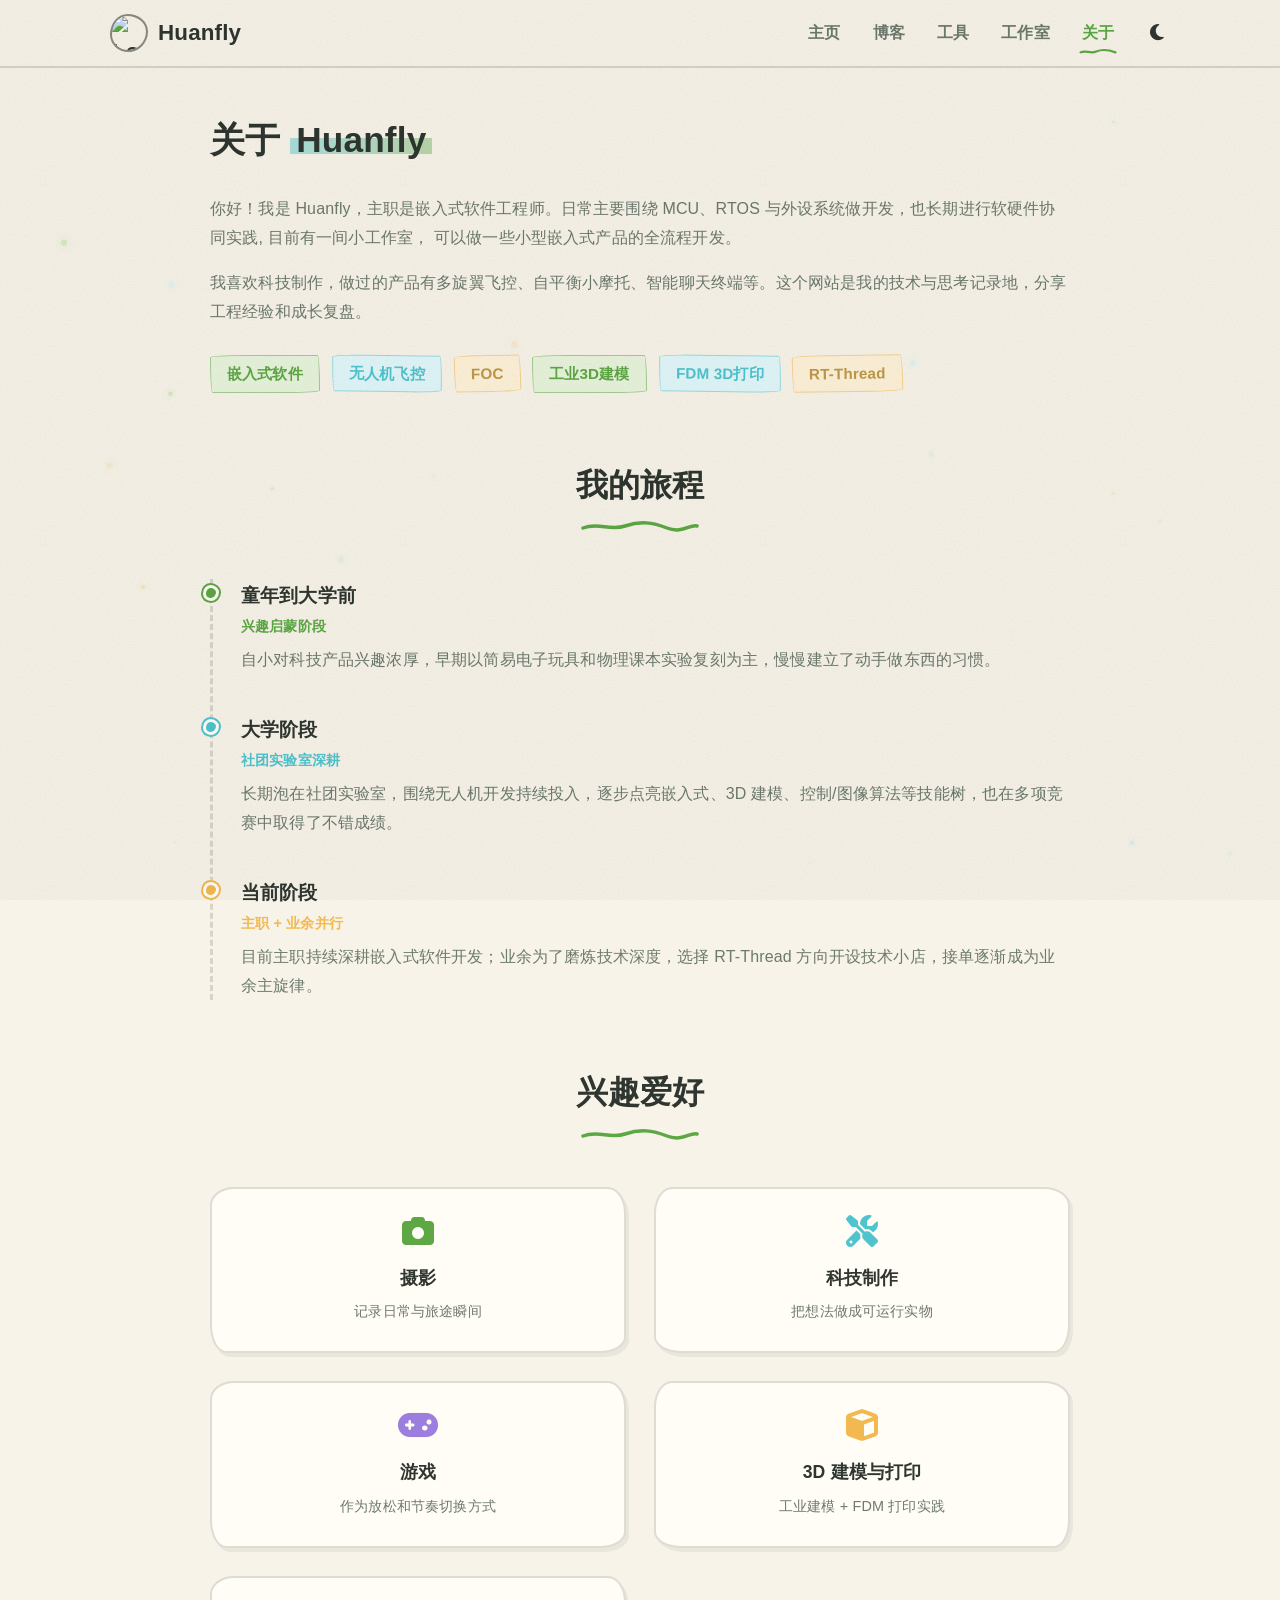
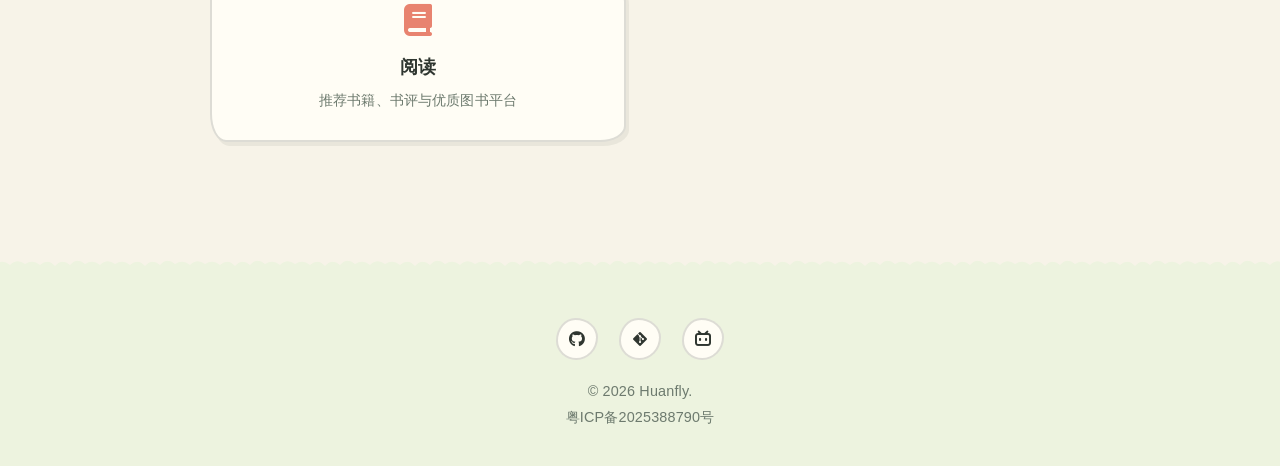
==== commit 7a56dcdc: "⚡️ perf: Marked.js 改为打开文章时按需加载并同步文章标题，键位练习页移除 Google Fonts，各页预连接 cdnjs Co-authored-by: Cursor <curso" ====
--- a/about.html
+++ b/about.html
@@ -33,6 +33,7 @@
     <link rel="icon" type="image/png" href="picture/icon.png">
     <link rel="apple-touch-icon" href="picture/icon-192.png">
     <link rel="preconnect" href="https://cdn.jsdelivr.net" crossorigin>
+    <link rel="preconnect" href="https://cdnjs.cloudflare.com" crossorigin>
     <link rel="stylesheet" href="https://cdn.jsdelivr.net/npm/lxgw-wenkai-screen-webfont@1.7.0/lxgwwenkaigbscreen.css" media="print" onload="this.media='all'">
     <link rel="stylesheet" href="https://cdn.jsdelivr.net/npm/lxgw-wenkai-screen-webfont@1.7.0/lxgwwenkaiscreen.css" media="print" onload="this.media='all'">
     <noscript>
